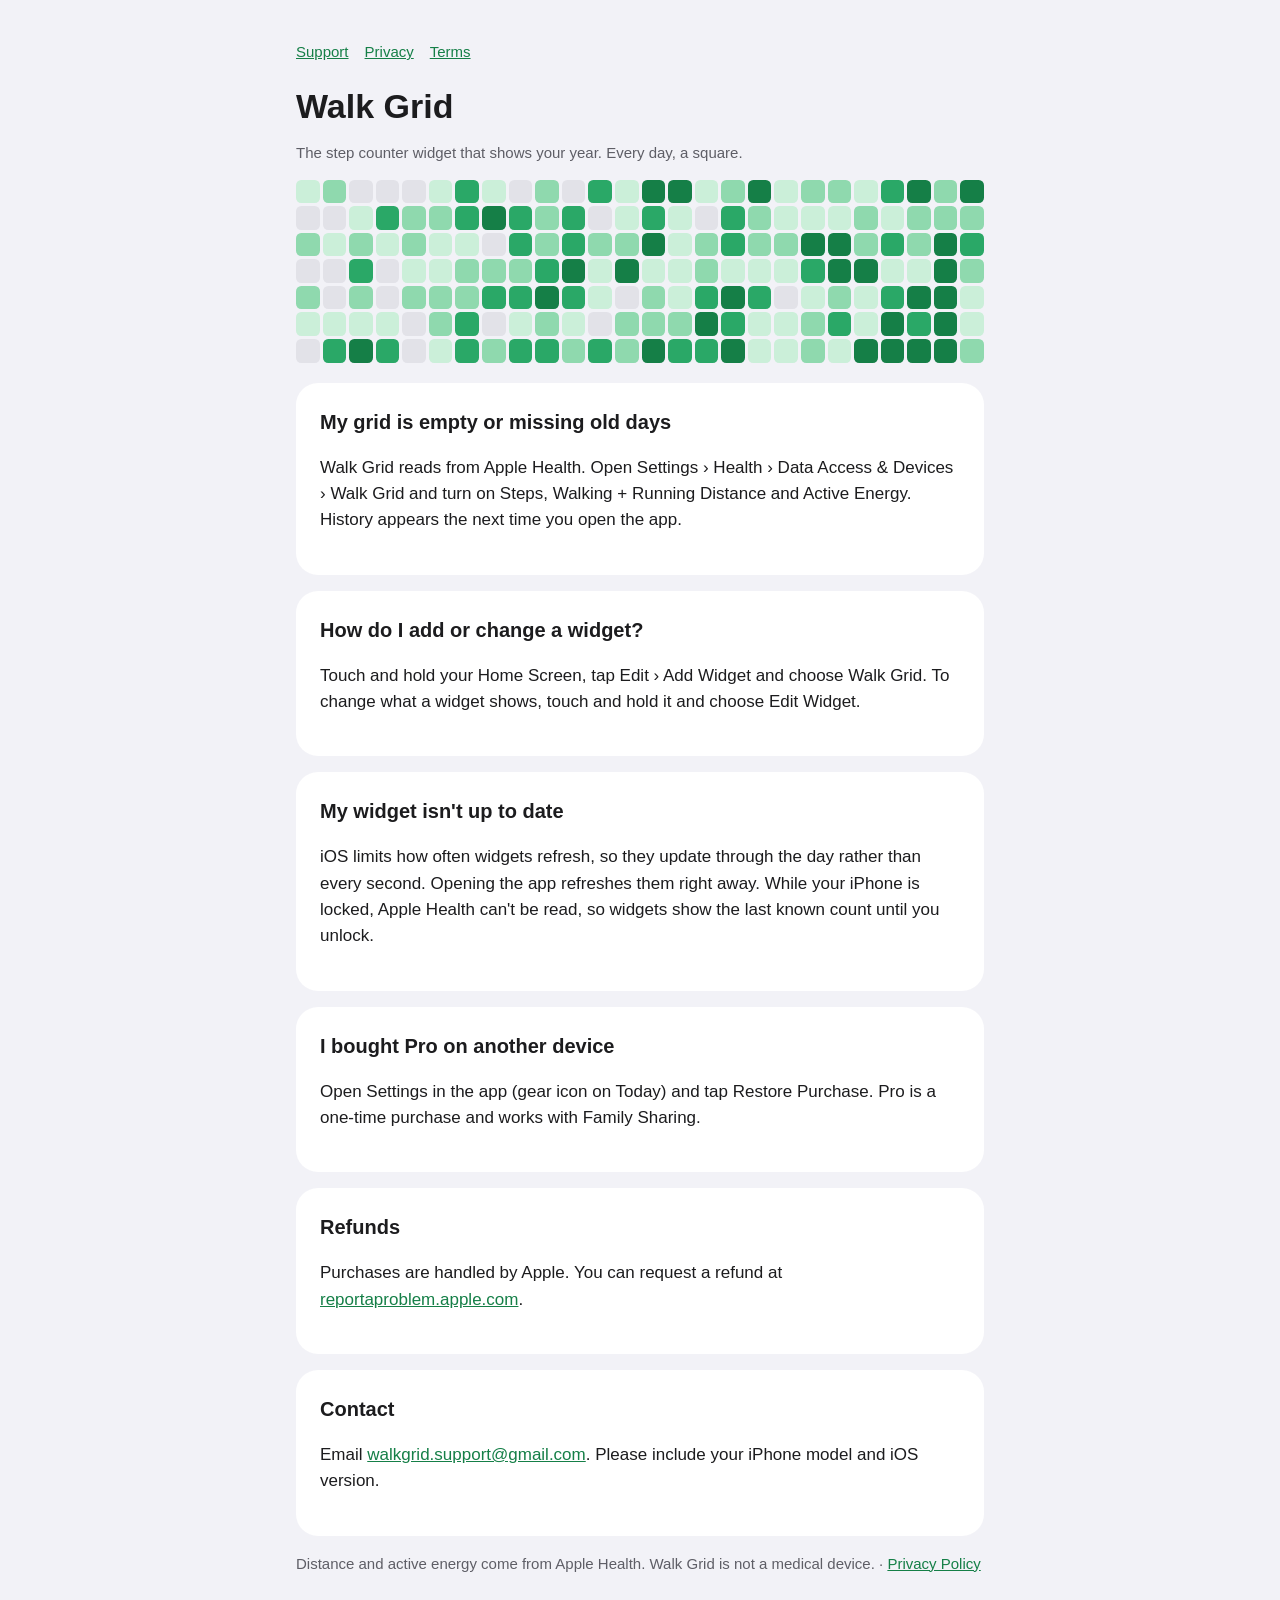
==== index.html @ 6a032a11 "Walk Grid support, privacy and terms pages" ====
<!doctype html>
<html lang="en"><head><meta charset="utf-8"><meta name="viewport" content="width=device-width,initial-scale=1">
<title>Walk Grid — Support</title><link rel="stylesheet" href="style.css"></head>
<body><main>
<nav><a href="index.html">Support</a><a href="privacy.html">Privacy</a><a href="terms.html">Terms</a></nav>
<h1>Walk Grid</h1>
<p class="muted">The step counter widget that shows your year. Every day, a square.</p>
<div class="grid" aria-hidden="true"><i class="l1"></i><i class="l2"></i><i></i><i></i><i></i><i class="l1"></i><i class="l3"></i><i class="l1"></i><i></i><i class="l2"></i><i></i><i class="l3"></i><i class="l1"></i><i class="l4"></i><i class="l4"></i><i class="l1"></i><i class="l2"></i><i class="l4"></i><i class="l1"></i><i class="l2"></i><i class="l2"></i><i class="l1"></i><i class="l3"></i><i class="l4"></i><i class="l2"></i><i class="l4"></i><i></i><i></i><i class="l1"></i><i class="l3"></i><i class="l2"></i><i class="l2"></i><i class="l3"></i><i class="l4"></i><i class="l3"></i><i class="l2"></i><i class="l3"></i><i></i><i class="l1"></i><i class="l3"></i><i class="l1"></i><i></i><i class="l3"></i><i class="l2"></i><i class="l1"></i><i class="l1"></i><i class="l1"></i><i class="l2"></i><i class="l1"></i><i class="l2"></i><i class="l2"></i><i class="l2"></i><i class="l2"></i><i class="l1"></i><i class="l2"></i><i class="l1"></i><i class="l2"></i><i class="l1"></i><i class="l1"></i><i></i><i class="l3"></i><i class="l2"></i><i class="l3"></i><i class="l2"></i><i class="l2"></i><i class="l4"></i><i class="l1"></i><i class="l2"></i><i class="l3"></i><i class="l2"></i><i class="l2"></i><i class="l4"></i><i class="l4"></i><i class="l2"></i><i class="l3"></i><i class="l2"></i><i class="l4"></i><i class="l3"></i><i></i><i></i><i class="l3"></i><i></i><i class="l1"></i><i class="l1"></i><i class="l2"></i><i class="l2"></i><i class="l2"></i><i class="l3"></i><i class="l4"></i><i class="l1"></i><i class="l4"></i><i class="l1"></i><i class="l1"></i><i class="l2"></i><i class="l1"></i><i class="l1"></i><i class="l1"></i><i class="l3"></i><i class="l4"></i><i class="l4"></i><i class="l1"></i><i class="l1"></i><i class="l4"></i><i class="l2"></i><i class="l2"></i><i></i><i class="l2"></i><i></i><i class="l2"></i><i class="l2"></i><i class="l2"></i><i class="l3"></i><i class="l3"></i><i class="l4"></i><i class="l3"></i><i class="l1"></i><i></i><i class="l2"></i><i class="l1"></i><i class="l3"></i><i class="l4"></i><i class="l3"></i><i></i><i class="l1"></i><i class="l2"></i><i class="l1"></i><i class="l3"></i><i class="l4"></i><i class="l4"></i><i class="l1"></i><i class="l1"></i><i class="l1"></i><i class="l1"></i><i class="l1"></i><i></i><i class="l2"></i><i class="l3"></i><i></i><i class="l1"></i><i class="l2"></i><i class="l1"></i><i></i><i class="l2"></i><i class="l2"></i><i class="l2"></i><i class="l4"></i><i class="l3"></i><i class="l1"></i><i class="l1"></i><i class="l2"></i><i class="l3"></i><i class="l1"></i><i class="l4"></i><i class="l3"></i><i class="l4"></i><i class="l1"></i><i></i><i class="l3"></i><i class="l4"></i><i class="l3"></i><i></i><i class="l1"></i><i class="l3"></i><i class="l2"></i><i class="l3"></i><i class="l3"></i><i class="l2"></i><i class="l3"></i><i class="l2"></i><i class="l4"></i><i class="l3"></i><i class="l3"></i><i class="l4"></i><i class="l1"></i><i class="l1"></i><i class="l2"></i><i class="l1"></i><i class="l4"></i><i class="l4"></i><i class="l4"></i><i class="l4"></i><i class="l2"></i></div>

<div class="card"><h2>My grid is empty or missing old days</h2>
<p>Walk Grid reads from Apple Health. Open Settings › Health › Data Access &amp; Devices › Walk Grid and turn on Steps, Walking + Running Distance and Active Energy. History appears the next time you open the app.</p></div>

<div class="card"><h2>How do I add or change a widget?</h2>
<p>Touch and hold your Home Screen, tap Edit › Add Widget and choose Walk Grid. To change what a widget shows, touch and hold it and choose Edit Widget.</p></div>

<div class="card"><h2>My widget isn't up to date</h2>
<p>iOS limits how often widgets refresh, so they update through the day rather than every second. Opening the app refreshes them right away. While your iPhone is locked, Apple Health can't be read, so widgets show the last known count until you unlock.</p></div>

<div class="card"><h2>I bought Pro on another device</h2>
<p>Open Settings in the app (gear icon on Today) and tap Restore Purchase. Pro is a one-time purchase and works with Family Sharing.</p></div>

<div class="card"><h2>Refunds</h2>
<p>Purchases are handled by Apple. You can request a refund at <a href="https://reportaproblem.apple.com">reportaproblem.apple.com</a>.</p></div>

<div class="card"><h2>Contact</h2>
<p>Email <a href="mailto:walkgrid.support@gmail.com">walkgrid.support@gmail.com</a>. Please include your iPhone model and iOS version.</p></div>
<p class="muted">Distance and active energy come from Apple Health. Walk Grid is not a medical device. · <a href="privacy.html">Privacy Policy</a></p>
</main></body></html>
---- style.css ----
:root{--bg:#f2f2f7;--card:#fff;--ink:#1c1c1e;--muted:#5e5e66;--accent:#157f47;--line:#e2e2e8}
@media (prefers-color-scheme:dark){:root{--bg:#000;--card:#1c1c1e;--ink:#f5f5f7;--muted:#a1a1aa;--accent:#3dd68c;--line:#2c2c2e}}
*{box-sizing:border-box}
body{margin:0;background:var(--bg);color:var(--ink);font:17px/1.55 -apple-system,BlinkMacSystemFont,"SF Pro Text","Segoe UI",Roboto,sans-serif}
main{max-width:720px;margin:0 auto;padding:40px 16px 64px}
.card{background:var(--card);border-radius:22px;padding:24px;margin:16px 0}
h1{font:700 34px/1.15 ui-rounded,-apple-system,"SF Pro Rounded",sans-serif;margin:0 0 6px}
h2{font-size:20px;margin:0 0 8px}
p,li{color:var(--ink)} .muted{color:var(--muted);font-size:15px}
a{color:var(--accent)} ul{padding-left:20px}
.grid{display:grid;grid-template-columns:repeat(26,1fr);gap:3px;margin:8px 0 20px}
.grid i{aspect-ratio:1;border-radius:22%;background:var(--line)}
.grid i.l1{background:#cbefd9}.grid i.l2{background:#8fd9ae}.grid i.l3{background:#2aa867}.grid i.l4{background:var(--accent)}
@media (prefers-color-scheme:dark){.grid i.l1{background:#123d29}.grid i.l2{background:#1a6b42}.grid i.l3{background:#25a562}}
nav{display:flex;gap:16px;font-size:15px;margin-bottom:24px}
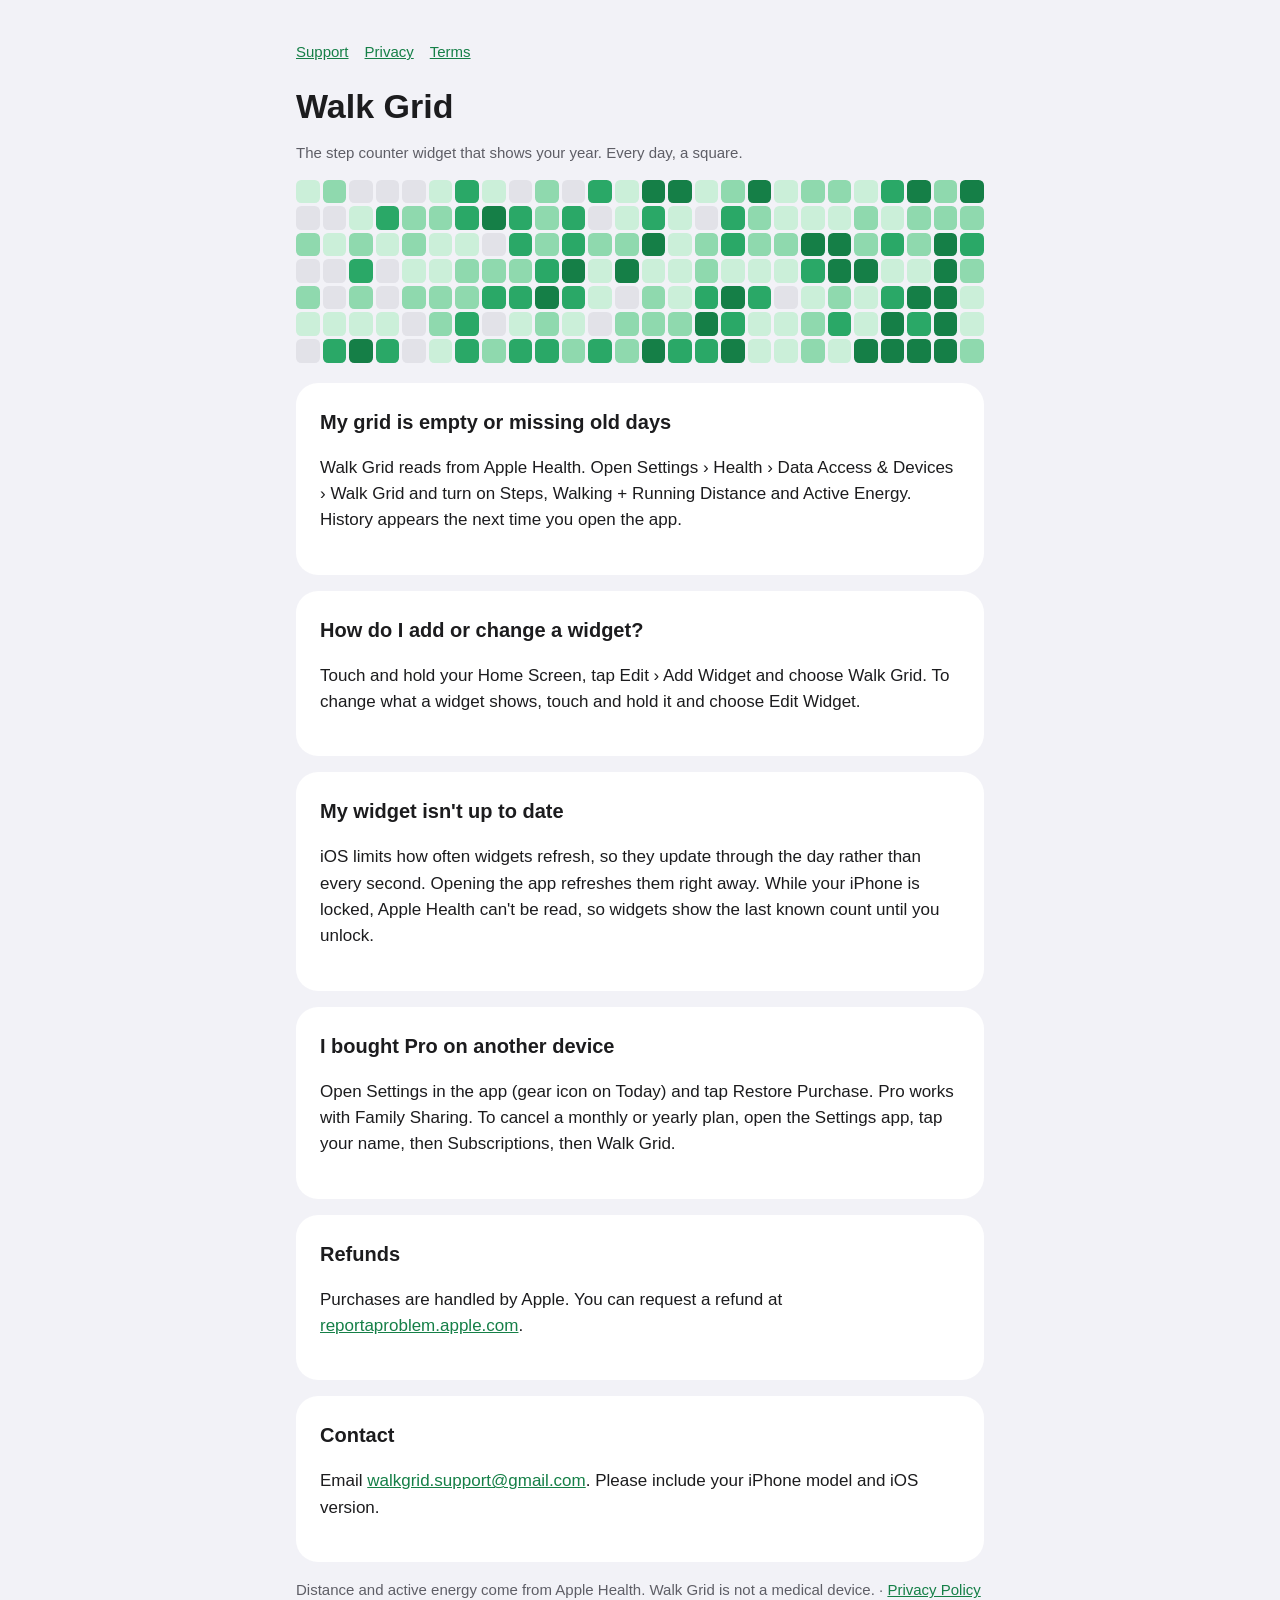
==== commit 98dd1b29: "Terms and support: subscriptions, EULA link" ====
--- a/index.html
+++ b/index.html
@@ -17,7 +17,7 @@
 <p>iOS limits how often widgets refresh, so they update through the day rather than every second. Opening the app refreshes them right away. While your iPhone is locked, Apple Health can't be read, so widgets show the last known count until you unlock.</p></div>
 
 <div class="card"><h2>I bought Pro on another device</h2>
-<p>Open Settings in the app (gear icon on Today) and tap Restore Purchase. Pro is a one-time purchase and works with Family Sharing.</p></div>
+<p>Open Settings in the app (gear icon on Today) and tap Restore Purchase. Pro works with Family Sharing. To cancel a monthly or yearly plan, open the Settings app, tap your name, then Subscriptions, then Walk Grid.</p></div>
 
 <div class="card"><h2>Refunds</h2>
 <p>Purchases are handled by Apple. You can request a refund at <a href="https://reportaproblem.apple.com">reportaproblem.apple.com</a>.</p></div>
